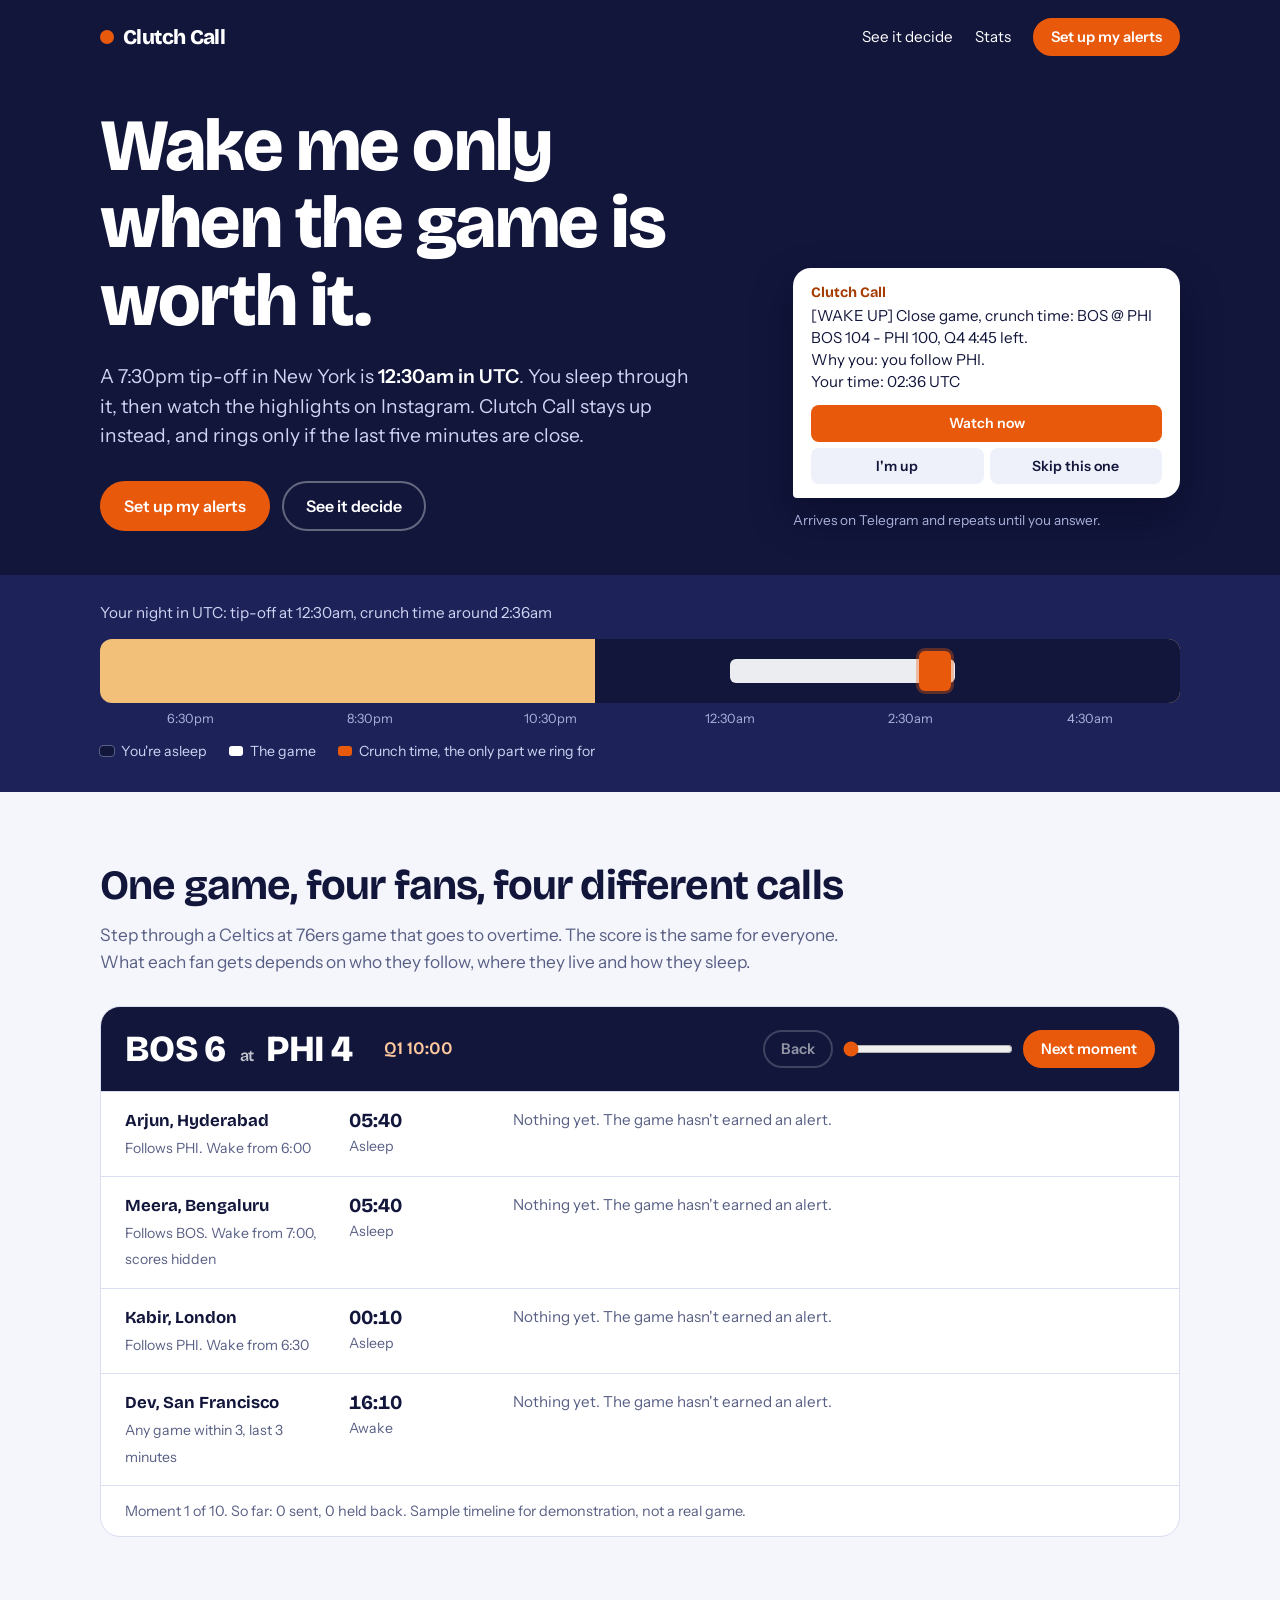
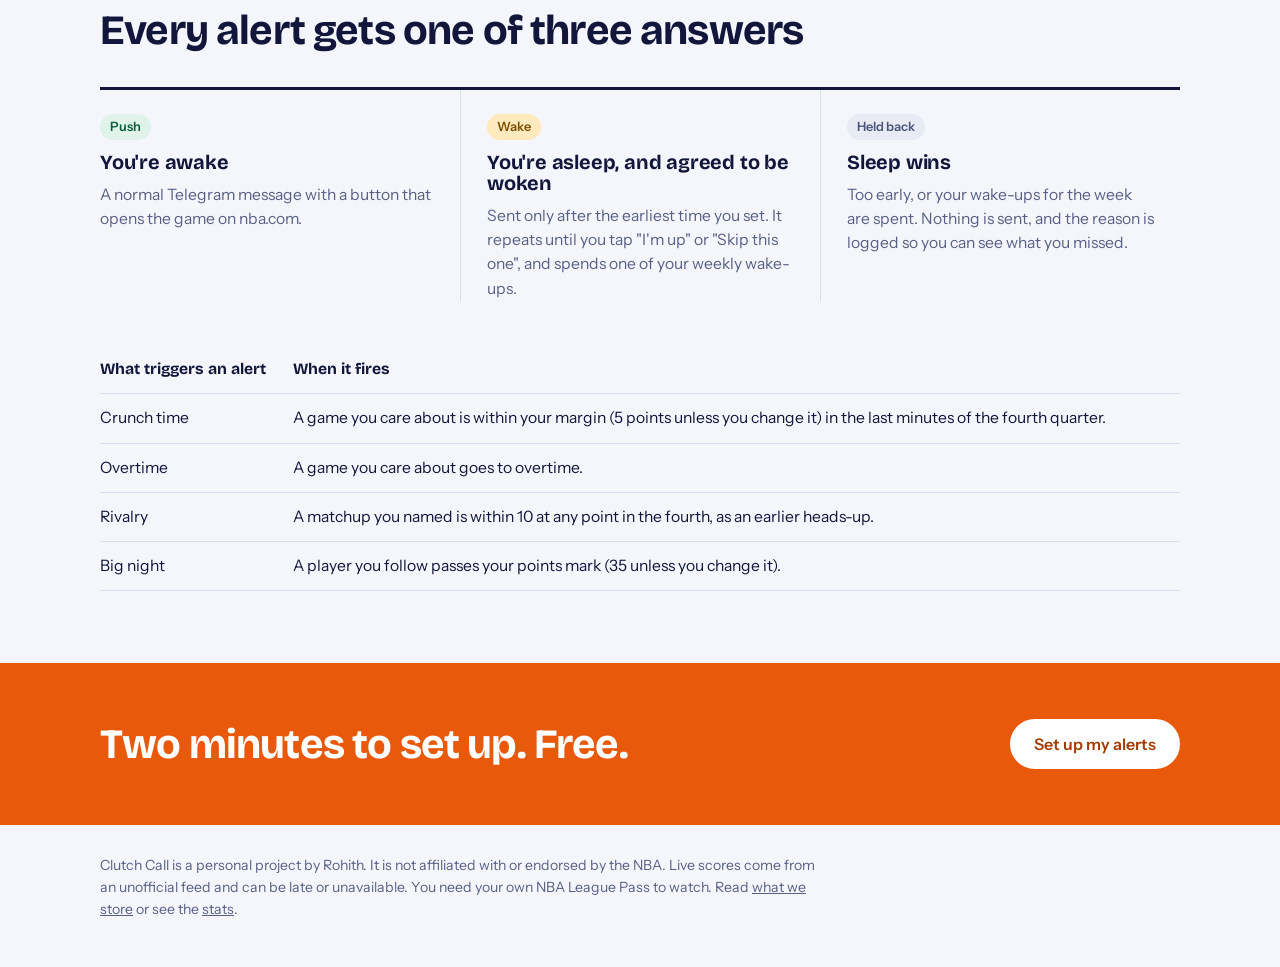
==== clutch-call/web/index.html @ 7b2a0272 "Clutch Call: hosted prototype (website, backend, poller) - web/: static site with onboarding, My ale" ====
<!doctype html>
<html lang="en">
<head>
<meta charset="utf-8">
<meta name="viewport" content="width=device-width, initial-scale=1">
<title>Clutch Call: wake me only when the game is worth it</title>
<meta name="description" content="Alerts for NBA fans far from US time zones. Sleep through the blowouts, get woken for the close finish.">
<link rel="preconnect" href="https://fonts.googleapis.com">
<link rel="preconnect" href="https://fonts.gstatic.com" crossorigin>
<link href="https://fonts.googleapis.com/css2?family=Bricolage+Grotesque:opsz,wght@12..96,600;12..96,700;12..96,800&family=Instrument+Sans:wght@400;500;600&display=swap" rel="stylesheet">
<link rel="stylesheet" href="styles.css">
</head>
<body>

<div class="on-night">
  <header class="wrap top">
    <a class="brand" href="./"><i></i>Clutch Call</a>
    <nav>
      <a class="hide-sm" href="#replay">See it decide</a>
      <a class="hide-sm" href="stats.html">Stats</a>
      <a class="btn small" href="setup.html" id="nav-cta">Set up my alerts</a>
    </nav>
  </header>

  <section class="hero wrap">
    <div class="hero-grid">
      <div>
        <h1>Wake me only when the game is worth it.</h1>
        <p class="lede" id="lede">A 7:30pm tip-off in New York is <b>6:00am in Hyderabad</b>. You sleep through it, then watch the highlights on Instagram. Clutch Call stays up instead, and rings only if the last five minutes are close.</p>
        <div class="actions">
          <a class="btn" href="setup.html">Set up my alerts</a>
          <a class="btn ghost" href="#replay">See it decide</a>
        </div>
      </div>
      <div>
        <div class="bubble" aria-label="Example alert"><span class="from">Clutch Call</span>[WAKE UP] Close game, crunch time: BOS @ PHI
BOS 104 - PHI 100, Q4 4:45 left.
Why you: you follow PHI.
<span id="bubble-time">Your time: 07:39 IST</span><div class="keys"><span>Watch now</span><span>I'm up</span><span>Skip this one</span></div></div>
        <p class="phone-note">Arrives on Telegram and repeats until you answer.</p>
      </div>
    </div>
  </section>

  <div class="strip-block">
    <div class="wrap">
      <p class="strip-title" id="strip-title">Your night, with tonight's 7:30pm Eastern game laid over it</p>
      <div class="strip" id="strip" role="img" aria-label="Timeline of your night showing when the game and its final minutes fall"></div>
      <div class="strip-ticks" id="strip-ticks"></div>
      <div class="strip-key">
        <span><i style="background:#12163b;outline:1px solid #596085"></i>You're asleep</span>
        <span><i style="background:#fff"></i>The game</span>
        <span><i style="background:#e8590c"></i>Crunch time, the only part we ring for</span>
      </div>
    </div>
  </div>
</div>

<section class="block" id="replay">
  <div class="wrap">
    <h2>One game, four fans, four different calls</h2>
    <p class="intro">Step through a Celtics at 76ers game that goes to overtime. The score is the same for everyone. What each fan gets depends on who they follow, where they live and how they sleep.</p>
    <div class="replay">
      <div class="board">
        <div class="score num" id="score">BOS 0 <small>at</small> PHI 0</div>
        <div class="when num" id="game-clock">Q1 12:00</div>
        <div class="controls">
          <button class="btn small ghost" id="prev" type="button" style="color:#fff;border-color:rgba(255,255,255,.35)">Back</button>
          <input type="range" id="scrub" min="0" max="9" value="0" aria-label="Moment in the game">
          <button class="btn small" id="next" type="button">Next moment</button>
        </div>
      </div>
      <div id="fans"></div>
      <div class="replay-foot" id="tally">Sample timeline for demonstration, not a real game.</div>
    </div>
  </div>
</section>

<section class="block" style="padding-top:0">
  <div class="wrap">
    <h2>Every alert gets one of three answers</h2>
    <div class="tiers">
      <div>
        <span class="chip push">Push</span>
        <h3 style="margin-top:12px">You're awake</h3>
        <p>A normal Telegram message with a button that opens the game on nba.com.</p>
      </div>
      <div>
        <span class="chip wake">Wake</span>
        <h3 style="margin-top:12px">You're asleep, and agreed to be woken</h3>
        <p>Sent only after the earliest time you set. It repeats until you tap "I'm up" or "Skip this one", and spends one of your weekly wake-ups.</p>
      </div>
      <div>
        <span class="chip suppressed">Held back</span>
        <h3 style="margin-top:12px">Sleep wins</h3>
        <p>Too early, or your wake-ups for the week are spent. Nothing is sent, and the reason is logged so you can see what you missed.</p>
      </div>
    </div>

    <table class="rules">
      <thead><tr><th scope="col">What triggers an alert</th><th scope="col">When it fires</th></tr></thead>
      <tbody>
        <tr><td>Crunch time</td><td>A game you care about is within your margin (5 points unless you change it) in the last minutes of the fourth quarter.</td></tr>
        <tr><td>Overtime</td><td>A game you care about goes to overtime.</td></tr>
        <tr><td>Rivalry</td><td>A matchup you named is within 10 at any point in the fourth, as an earlier heads-up.</td></tr>
        <tr><td>Big night</td><td>A player you follow passes your points mark (35 unless you change it).</td></tr>
      </tbody>
    </table>
  </div>
</section>

<section class="cta">
  <div class="wrap">
    <h2>Two minutes to set up. Free.</h2>
    <a class="btn" href="setup.html">Set up my alerts</a>
  </div>
</section>

<footer class="wrap">
  <p>Clutch Call is a personal project by Rohith. It is not affiliated with or endorsed by the NBA. Live scores come from an unofficial feed and can be late or unavailable. You need your own NBA League Pass to watch. Read <a href="setup.html#privacy">what we store</a> or see the <a href="stats.html">stats</a>.</p>
</footer>

<script src="app.js"></script>
<script src="replay-data.js"></script>
<script src="home.js"></script>
</body>
</html>
---- clutch-call/web/styles.css ----
:root {
  --night: #12163b;
  --night-2: #1d2358;
  --paper: #f5f6fc;
  --card: #ffffff;
  --ink: #12163b;
  --mute: #596085;
  --line: #d9def0;
  --ball: #e8590c;
  --ball-ink: #a53c02;
  --wake: #f5a300;
  --awake: #16855b;
  --asleep: #7d86ab;
  --display: "Bricolage Grotesque", "Arial Narrow", sans-serif;
  --body: "Instrument Sans", system-ui, sans-serif;
}
* { box-sizing: border-box; }
html { scroll-behavior: smooth; }
body {
  margin: 0; background: var(--paper); color: var(--ink);
  font: 400 17px/1.55 var(--body); -webkit-font-smoothing: antialiased;
}
h1, h2, h3 { font-family: var(--display); line-height: 1.05; margin: 0; letter-spacing: -0.02em; }
h1 { font-size: clamp(2.5rem, 6.4vw, 4.6rem); font-weight: 800; }
h2 { font-size: clamp(1.8rem, 3.6vw, 2.6rem); font-weight: 700; }
h3 { font-size: 1.25rem; font-weight: 700; letter-spacing: -0.01em; }
p { margin: 0; max-width: 62ch; }
a { color: inherit; }
.wrap { width: min(1080px, 100% - 40px); margin-inline: auto; }
.num { font-family: var(--display); font-variant-numeric: tabular-nums; }
:focus-visible { outline: 3px solid var(--ball); outline-offset: 2px; border-radius: 4px; }

/* header */
.top { display: flex; align-items: center; justify-content: space-between; padding: 18px 0; gap: 16px; }
.brand { font: 800 1.3rem var(--display); text-decoration: none; letter-spacing: -0.03em; display: flex; align-items: center; gap: 9px; }
.brand i { width: 14px; height: 14px; border-radius: 50%; background: var(--ball); display: inline-block; }
.top nav { display: flex; gap: 22px; align-items: center; font-size: 0.95rem; }
.top nav a { text-decoration: none; }
.top nav a:hover { text-decoration: underline; }
.on-night { background: var(--night); color: #fff; }

.btn {
  display: inline-flex; align-items: center; justify-content: center; gap: 8px; cursor: pointer;
  font: 600 1rem var(--body); padding: 13px 22px; border-radius: 999px; border: 2px solid var(--ball);
  background: var(--ball); color: #fff; text-decoration: none; transition: transform 0.12s, background 0.12s;
}
.btn:hover { background: #cf4d07; border-color: #cf4d07; }
.btn:active { transform: translateY(1px); }
.btn[disabled] { opacity: 0.55; cursor: not-allowed; }
.btn.ghost { background: transparent; color: var(--ink); border-color: var(--line); }
.btn.ghost:hover { border-color: var(--ink); background: transparent; }
.on-night .btn.ghost { color: #fff; border-color: rgba(255, 255, 255, 0.35); }
.btn.small { padding: 8px 16px; font-size: 0.92rem; }
.btn.danger { background: transparent; color: #a11d2b; border-color: #e7b9bf; }
.btn.danger:hover { background: #a11d2b; color: #fff; border-color: #a11d2b; }

/* hero */
.hero { padding: 34px 0 0; }
.hero-grid { display: grid; grid-template-columns: 1.25fr 0.75fr; gap: 48px; align-items: end; padding-bottom: 44px; }
.hero p.lede { font-size: 1.2rem; margin-top: 22px; color: #cfd4f3; max-width: 46ch; }
.hero p.lede b { color: #fff; font-weight: 600; }
.hero .actions { margin-top: 30px; display: flex; gap: 12px; flex-wrap: wrap; }

.bubble {
  background: #fff; color: var(--ink); border-radius: 18px 18px 18px 4px; padding: 16px 18px 14px;
  font-size: 0.95rem; line-height: 1.45; white-space: pre-line; box-shadow: 0 18px 40px rgba(4, 6, 30, 0.45);
}
.bubble .from { font: 700 0.9rem var(--display); color: var(--ball-ink); display: block; margin-bottom: 4px; }
.bubble .keys { display: grid; grid-template-columns: 1fr 1fr; gap: 6px; margin-top: 12px; }
.bubble .keys span { background: #eef0fa; border-radius: 8px; padding: 8px; text-align: center; font-weight: 600; font-size: 0.88rem; }
.bubble .keys span:first-child { grid-column: 1 / -1; background: var(--ball); color: #fff; }
.phone-note { font-size: 0.85rem; color: #aab1dc; margin-top: 12px; }

/* night strip: the visitor's own night, with the game laid over it */
.strip-block { background: var(--night-2); padding: 26px 0 30px; }
.strip-title { font-size: 0.95rem; color: #cfd4f3; margin-bottom: 14px; }
.strip { position: relative; height: 64px; border-radius: 12px; background: #f2c078; overflow: hidden; }
.strip .sleep { position: absolute; top: 0; bottom: 0; background: var(--night); }
.strip .game { position: absolute; top: 20px; height: 24px; background: #fff; border-radius: 6px; opacity: 0.92; }
.strip .crunch { position: absolute; top: 12px; height: 40px; background: var(--ball); border-radius: 6px; box-shadow: 0 0 0 3px rgba(232, 89, 12, 0.35); }
@media (prefers-reduced-motion: no-preference) {
  .strip .crunch { animation: ring 1.6s ease-in-out 3; }
  @keyframes ring { 50% { box-shadow: 0 0 0 10px rgba(232, 89, 12, 0); } }
}
.strip-ticks { position: relative; height: 22px; margin-top: 6px; font-size: 0.8rem; color: #aab1dc; }
.strip-ticks span { position: absolute; transform: translateX(-50%); white-space: nowrap; }
.strip-key { display: flex; flex-wrap: wrap; gap: 8px 22px; margin-top: 10px; font-size: 0.88rem; color: #cfd4f3; }
.strip-key i { display: inline-block; width: 14px; height: 10px; border-radius: 3px; margin-right: 7px; }

section.block { padding: 72px 0; }
section.block > .wrap > p.intro { margin-top: 14px; color: var(--mute); font-size: 1.08rem; }

/* replay */
.replay { margin-top: 30px; background: var(--card); border: 1px solid var(--line); border-radius: 20px; overflow: hidden; }
.board { background: var(--night); color: #fff; padding: 20px 24px; display: flex; flex-wrap: wrap; align-items: center; gap: 14px 30px; }
.board .score { font: 800 2.3rem var(--display); font-variant-numeric: tabular-nums; letter-spacing: -0.02em; }
.board .score small { font-size: 1rem; font-weight: 600; opacity: 0.75; margin: 0 6px; }
.board .when { font: 600 1.1rem var(--display); color: #ffc89e; }
.board .controls { margin-left: auto; display: flex; gap: 8px; align-items: center; }
.board input[type="range"] { width: 170px; accent-color: var(--ball); }
.fan { display: grid; grid-template-columns: 210px 150px 1fr; gap: 14px; padding: 16px 24px; border-top: 1px solid var(--line); align-items: start; }
.fan .who b { display: block; font-family: var(--display); font-size: 1.05rem; }
.fan .who span, .fan .local span { color: var(--mute); font-size: 0.88rem; }
.fan .local b { font: 700 1.25rem var(--display); font-variant-numeric: tabular-nums; display: block; }
.chip { display: inline-block; font-size: 0.8rem; font-weight: 600; padding: 3px 10px; border-radius: 999px; }
.chip.push, .chip.awake { background: #dff3ea; color: #0d5c3e; }
.chip.wake, .chip.wakeable { background: #ffe9bd; color: #7a4d00; }
.chip.suppressed, .chip.asleep { background: #e8eaf4; color: #4d557b; }
.fan .outcome { font-size: 0.95rem; }
.fan .outcome .msg { margin-top: 8px; background: var(--paper); border-left: 3px solid var(--ball); padding: 10px 12px; white-space: pre-line; font-size: 0.88rem; border-radius: 0 8px 8px 0; }
.fan .outcome .quiet { color: var(--mute); }
.fan.fresh { background: #fff8f1; }
.replay-foot { padding: 14px 24px; border-top: 1px solid var(--line); color: var(--mute); font-size: 0.9rem; }

/* how it decides */
.tiers { display: grid; grid-template-columns: repeat(3, 1fr); gap: 0; margin-top: 34px; border-top: 3px solid var(--ink); }
.tiers > div { padding: 22px 26px 0 0; }
.tiers > div + div { padding-left: 26px; border-left: 1px solid var(--line); }
.tiers p { color: var(--mute); margin-top: 10px; font-size: 0.98rem; }
.rules { margin-top: 44px; width: 100%; border-collapse: collapse; font-size: 0.98rem; }
.rules th, .rules td { text-align: left; padding: 12px 14px 12px 0; border-bottom: 1px solid var(--line); vertical-align: top; }
.rules th { font-family: var(--display); font-weight: 700; }

.cta { background: var(--ball); color: #fff; padding: 56px 0; }
.cta .wrap { display: flex; justify-content: space-between; align-items: center; gap: 24px; flex-wrap: wrap; }
.cta .btn { background: #fff; color: var(--ball-ink); border-color: #fff; }
footer { padding: 30px 0 46px; color: var(--mute); font-size: 0.88rem; }
footer p { max-width: 80ch; }

/* forms */
.page-head { padding: 26px 0 40px; }
.page-head p { color: #cfd4f3; margin-top: 12px; font-size: 1.08rem; }
.layout { display: grid; grid-template-columns: 1fr 330px; gap: 40px; align-items: start; padding: 40px 0 80px; }
fieldset { border: 0; padding: 0 0 34px; margin: 0 0 34px; border-bottom: 1px solid var(--line); min-width: 0; }
legend { font: 700 1.45rem var(--display); letter-spacing: -0.02em; padding: 0; margin-bottom: 6px; }
.hint { color: var(--mute); font-size: 0.93rem; margin-bottom: 16px; }
label.field { display: block; font-weight: 600; font-size: 0.95rem; margin-top: 16px; }
label.field span.sub { display: block; font-weight: 400; color: var(--mute); font-size: 0.88rem; }
input[type="text"], input[type="time"], select {
  font: inherit; color: inherit; padding: 11px 13px; border: 1.5px solid var(--line); border-radius: 10px;
  background: #fff; margin-top: 6px; width: 100%; max-width: 360px;
}
input:focus, select:focus { border-color: var(--ink); outline: none; box-shadow: 0 0 0 3px rgba(18, 22, 59, 0.12); }
.row { display: flex; flex-wrap: wrap; gap: 8px 24px; }
.row label.field { flex: 0 0 auto; }
.row input[type="time"] { width: 150px; }
.picks { display: flex; flex-wrap: wrap; gap: 7px; }
.picks label { cursor: pointer; }
.picks input { position: absolute; opacity: 0; }
.picks span {
  display: inline-block; padding: 7px 13px; border: 1.5px solid var(--line); border-radius: 999px; background: #fff;
  font-size: 0.92rem; font-weight: 500; user-select: none;
}
.picks input:checked + span { background: var(--ink); border-color: var(--ink); color: #fff; }
.picks input:focus-visible + span { outline: 3px solid var(--ball); outline-offset: 2px; }
.slider { display: flex; align-items: center; gap: 14px; margin-top: 8px; max-width: 420px; }
.slider input { flex: 1; accent-color: var(--ball); }
.slider output { font: 700 1.2rem var(--display); min-width: 96px; font-variant-numeric: tabular-nums; }
.check { display: flex; gap: 10px; align-items: flex-start; margin-top: 16px; cursor: pointer; }
.check input { width: 20px; height: 20px; margin-top: 3px; accent-color: var(--ball); flex: none; }
.check span small { display: block; color: var(--mute); }
.error { color: #a11d2b; font-size: 0.93rem; margin-top: 10px; }
.ok { color: #0d5c3e; font-size: 0.93rem; margin-top: 10px; }

.summary { position: sticky; top: 20px; background: var(--night); color: #fff; border-radius: 18px; padding: 24px; }
.summary h3 { color: #ffc89e; }
.summary ul { margin: 14px 0 0; padding-left: 18px; font-size: 0.96rem; color: #dfe3fb; }
.summary li { margin-bottom: 9px; }
.summary .btn { width: 100%; margin-top: 18px; }

.panel { background: var(--card); border: 1px solid var(--line); border-radius: 18px; padding: 24px; margin-bottom: 22px; }
.panel h3 { margin-bottom: 8px; }
.panel p { color: var(--mute); font-size: 0.97rem; }
.panel .actions { display: flex; flex-wrap: wrap; gap: 10px; margin-top: 16px; }
.panel ol { margin: 12px 0 0; padding-left: 20px; color: var(--mute); font-size: 0.95rem; }
.panel ol li { margin-bottom: 6px; }
.status-line { display: flex; align-items: center; gap: 10px; font-weight: 600; }
.dot { width: 10px; height: 10px; border-radius: 50%; background: var(--asleep); flex: none; }
.dot.on { background: var(--awake); }
.log { width: 100%; border-collapse: collapse; font-size: 0.92rem; margin-top: 12px; }
.log th, .log td { text-align: left; padding: 9px 12px 9px 0; border-bottom: 1px solid var(--line); vertical-align: top; }
.log th { font-weight: 600; color: var(--mute); }
.empty { color: var(--mute); padding: 14px 0 2px; }

/* stats */
.tiles { display: grid; grid-template-columns: repeat(4, 1fr); gap: 0; border-top: 3px solid var(--ink); margin-top: 8px; }
.tiles div { padding: 20px 20px 22px 0; border-bottom: 1px solid var(--line); }
.tiles b { display: block; font: 800 2.6rem var(--display); font-variant-numeric: tabular-nums; letter-spacing: -0.03em; line-height: 1; }
.tiles span { color: var(--mute); font-size: 0.92rem; }
.bars { margin-top: 14px; }
.bars div { display: grid; grid-template-columns: 260px 1fr 40px; gap: 12px; align-items: center; font-size: 0.93rem; padding: 6px 0; }
.bars i { display: block; height: 12px; border-radius: 6px; background: var(--asleep); min-width: 4px; }

@media (max-width: 860px) {
  .hero-grid, .layout { grid-template-columns: 1fr; gap: 30px; }
  .tiers { grid-template-columns: 1fr; }
  .tiers > div + div { padding-left: 0; border-left: 0; border-top: 1px solid var(--line); margin-top: 22px; }
  .fan { grid-template-columns: 1fr 1fr; }
  .fan .outcome { grid-column: 1 / -1; }
  .board .controls { margin-left: 0; width: 100%; }
  .board input[type="range"] { flex: 1; width: auto; }
  .tiles { grid-template-columns: 1fr 1fr; }
  .bars div { grid-template-columns: 1fr 80px 30px; }
  .summary { position: static; }
  .top nav a.hide-sm { display: none; }
  section.block { padding: 52px 0; }
}
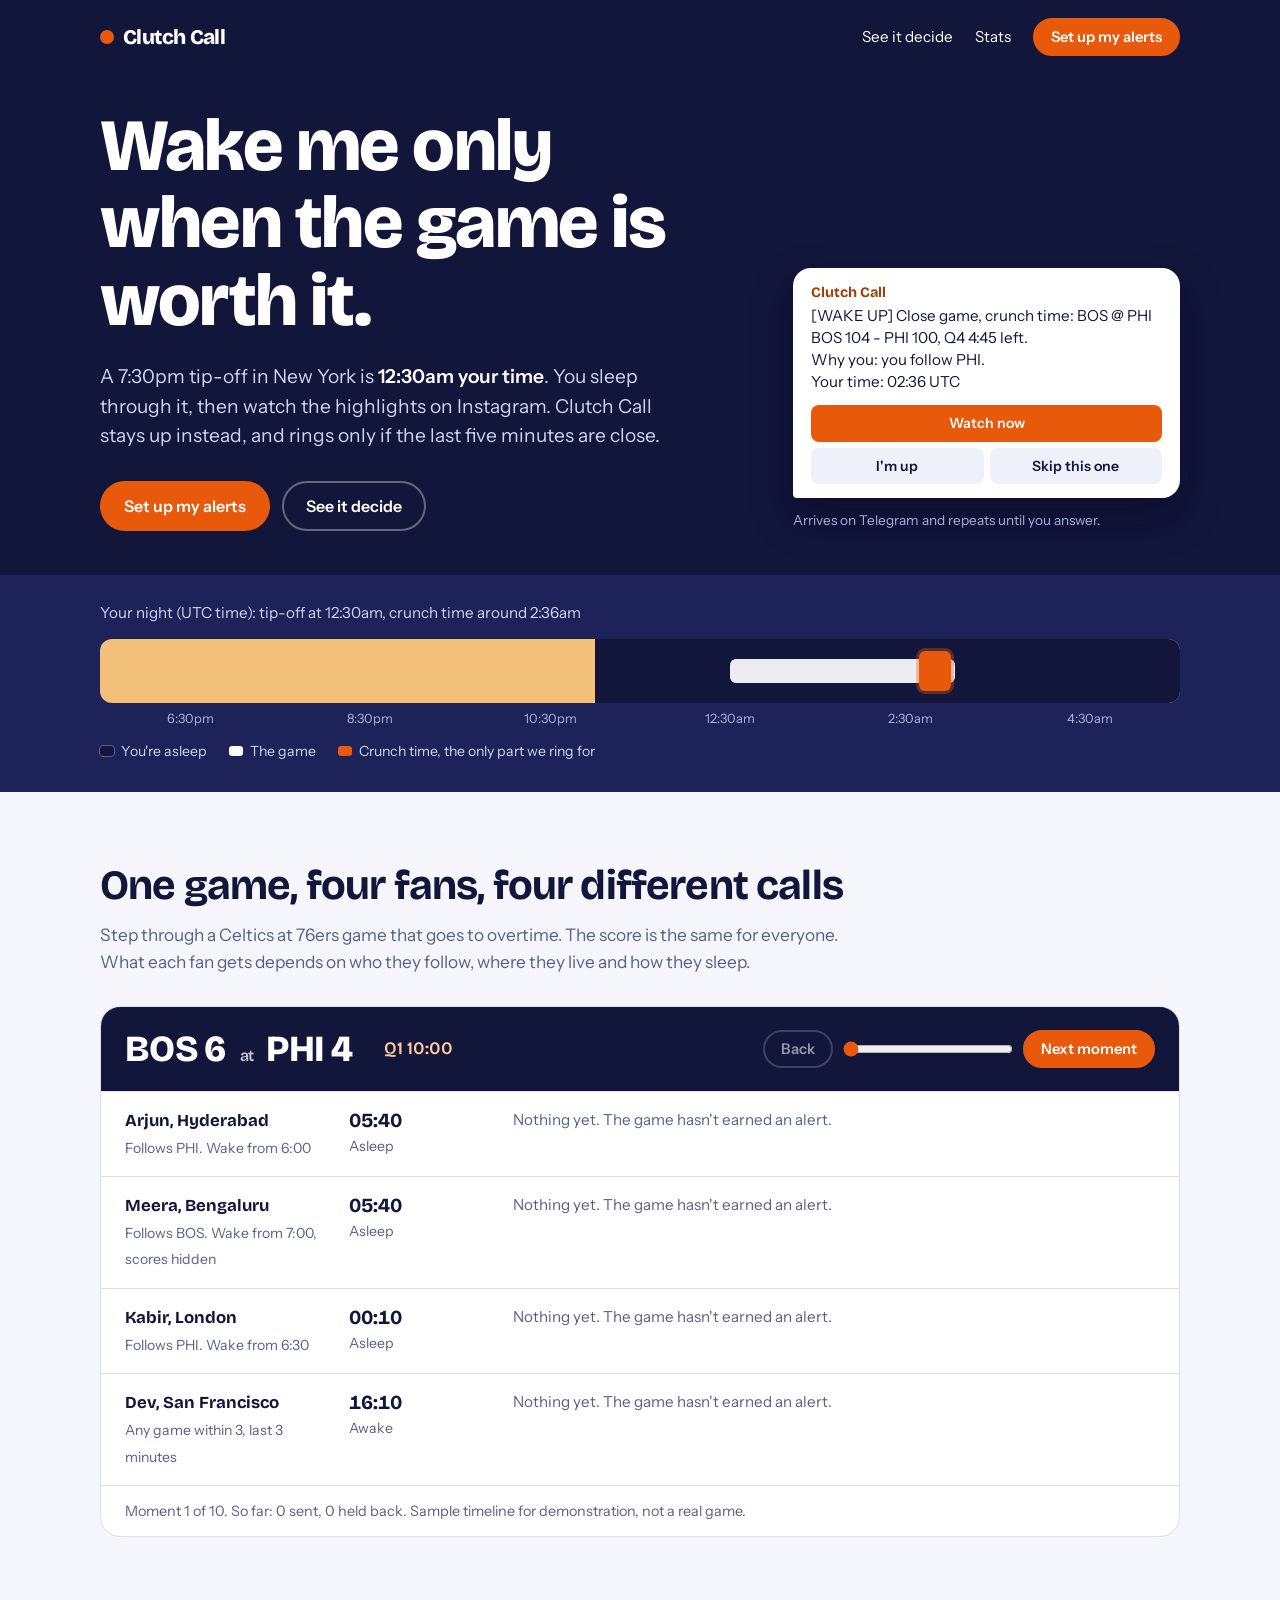
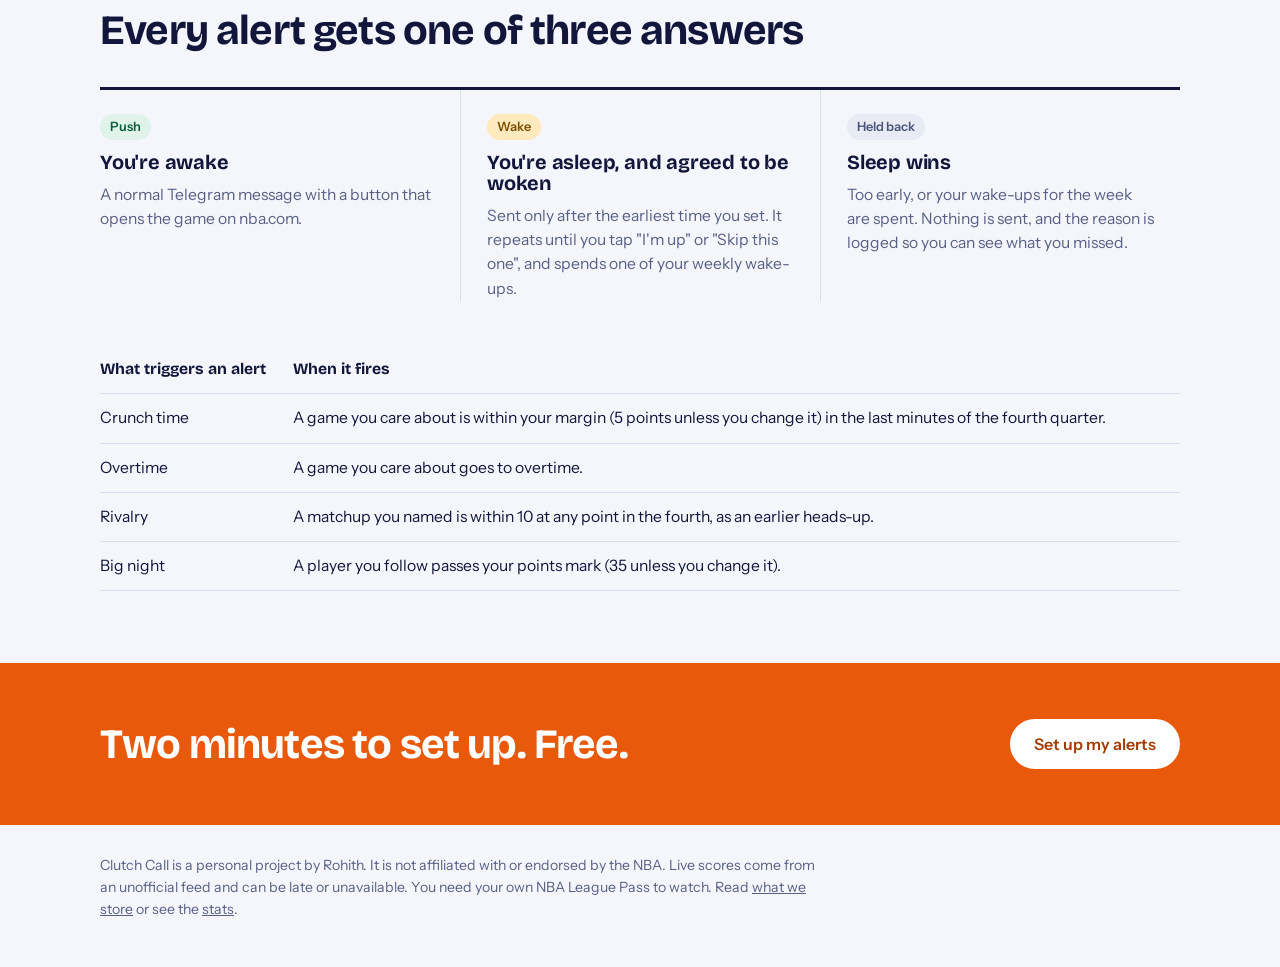
==== commit 467cdcc8: "Clutch Call web: time zone naming, small layout fixes; backend: restart-safe poller state Co-Authore" ====
--- a/clutch-call/web/index.html
+++ b/clutch-call/web/index.html
@@ -26,7 +26,7 @@
     <div class="hero-grid">
       <div>
         <h1>Wake me only when the game is worth it.</h1>
-        <p class="lede" id="lede">A 7:30pm tip-off in New York is <b>6:00am in Hyderabad</b>. You sleep through it, then watch the highlights on Instagram. Clutch Call stays up instead, and rings only if the last five minutes are close.</p>
+        <p class="lede" id="lede">A 7:30pm tip-off in New York is <b>6:00am in India</b>. You sleep through it, then watch the highlights on Instagram. Clutch Call stays up instead, and rings only if the last five minutes are close.</p>
         <div class="actions">
           <a class="btn" href="setup.html">Set up my alerts</a>
           <a class="btn ghost" href="#replay">See it decide</a>
--- a/clutch-call/web/styles.css
+++ b/clutch-call/web/styles.css
@@ -143,7 +143,7 @@
 input:focus, select:focus { border-color: var(--ink); outline: none; box-shadow: 0 0 0 3px rgba(18, 22, 59, 0.12); }
 .row { display: flex; flex-wrap: wrap; gap: 8px 24px; }
 .row label.field { flex: 0 0 auto; }
-.row input[type="time"] { width: 150px; }
+.row input[type="time"], #wake-fields input[type="time"] { width: 150px; display: block; }
 .picks { display: flex; flex-wrap: wrap; gap: 7px; }
 .picks label { cursor: pointer; }
 .picks input { position: absolute; opacity: 0; }
@@ -205,3 +205,7 @@
   .top nav a.hide-sm { display: none; }
   section.block { padding: 52px 0; }
 }
+@media (max-width: 560px) {
+  .strip-ticks span:nth-child(even) { display: none; }
+  .board .score { font-size: 1.8rem; }
+}
